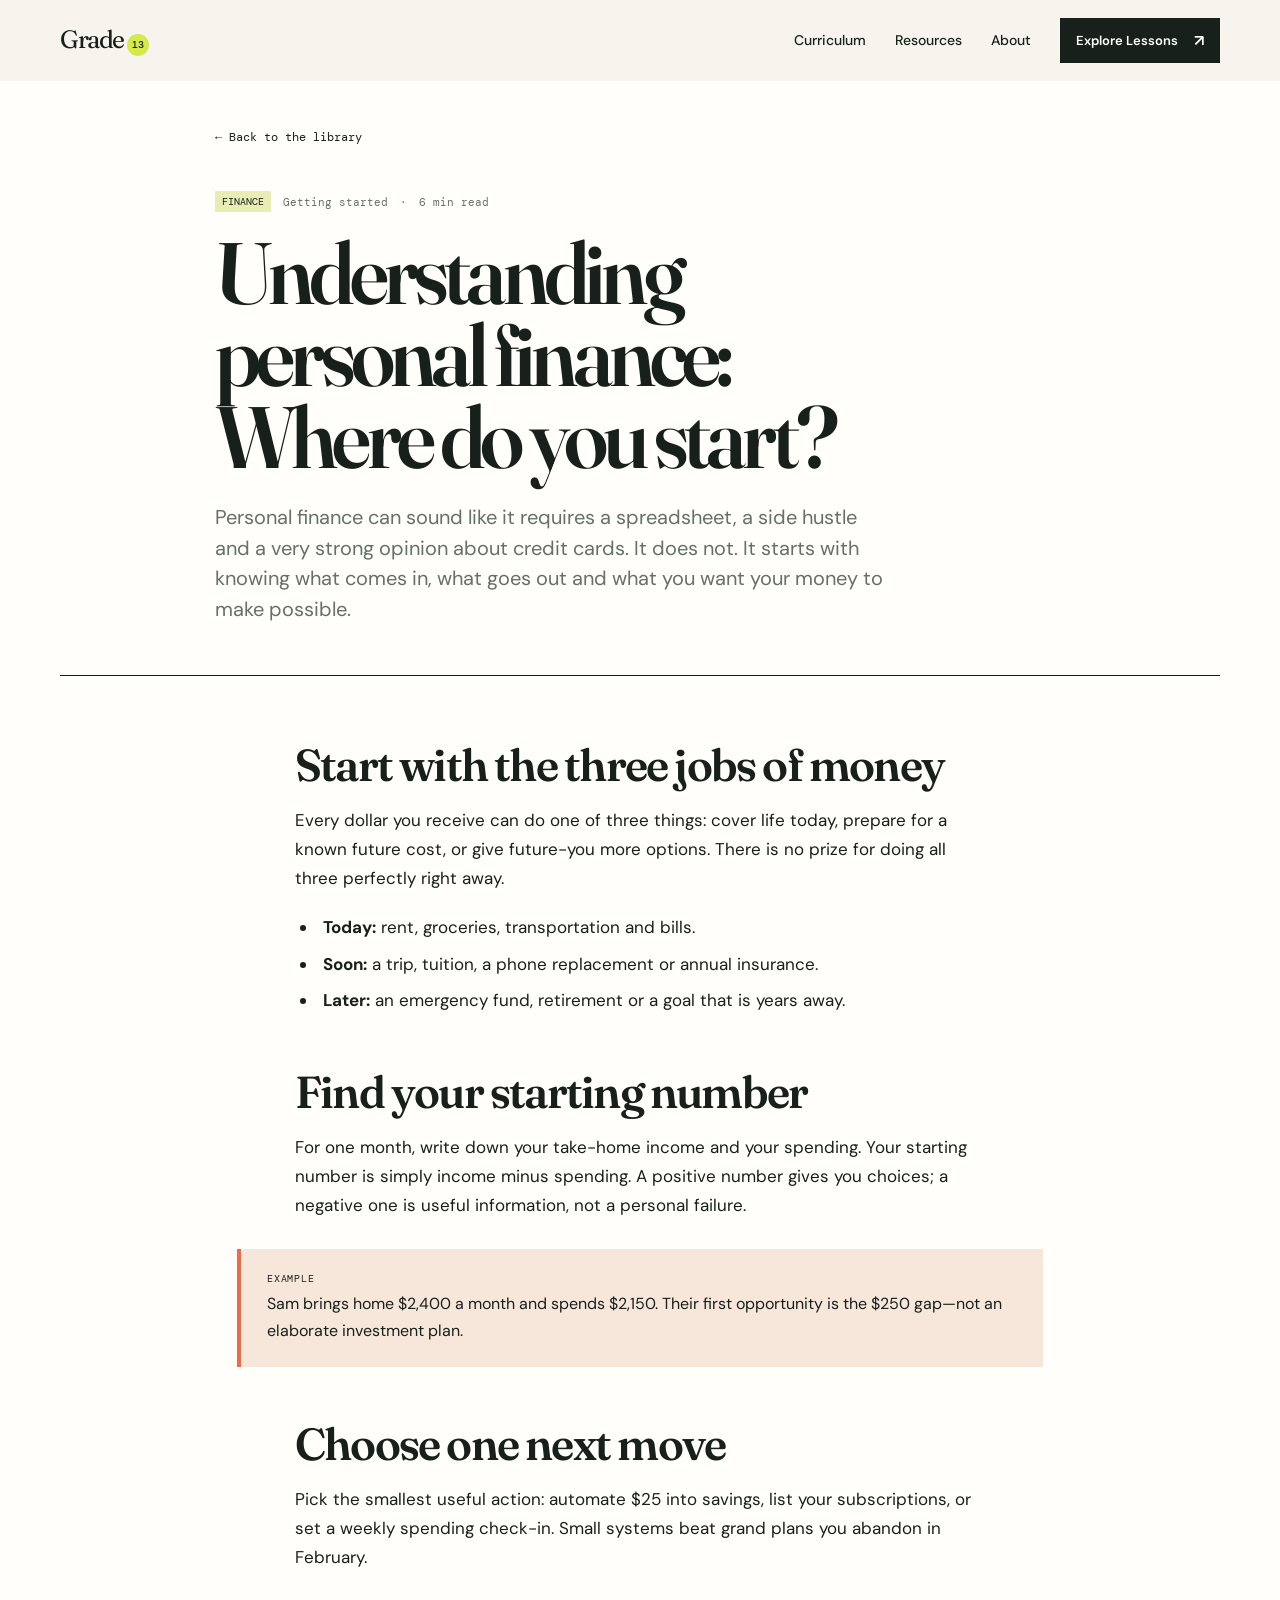
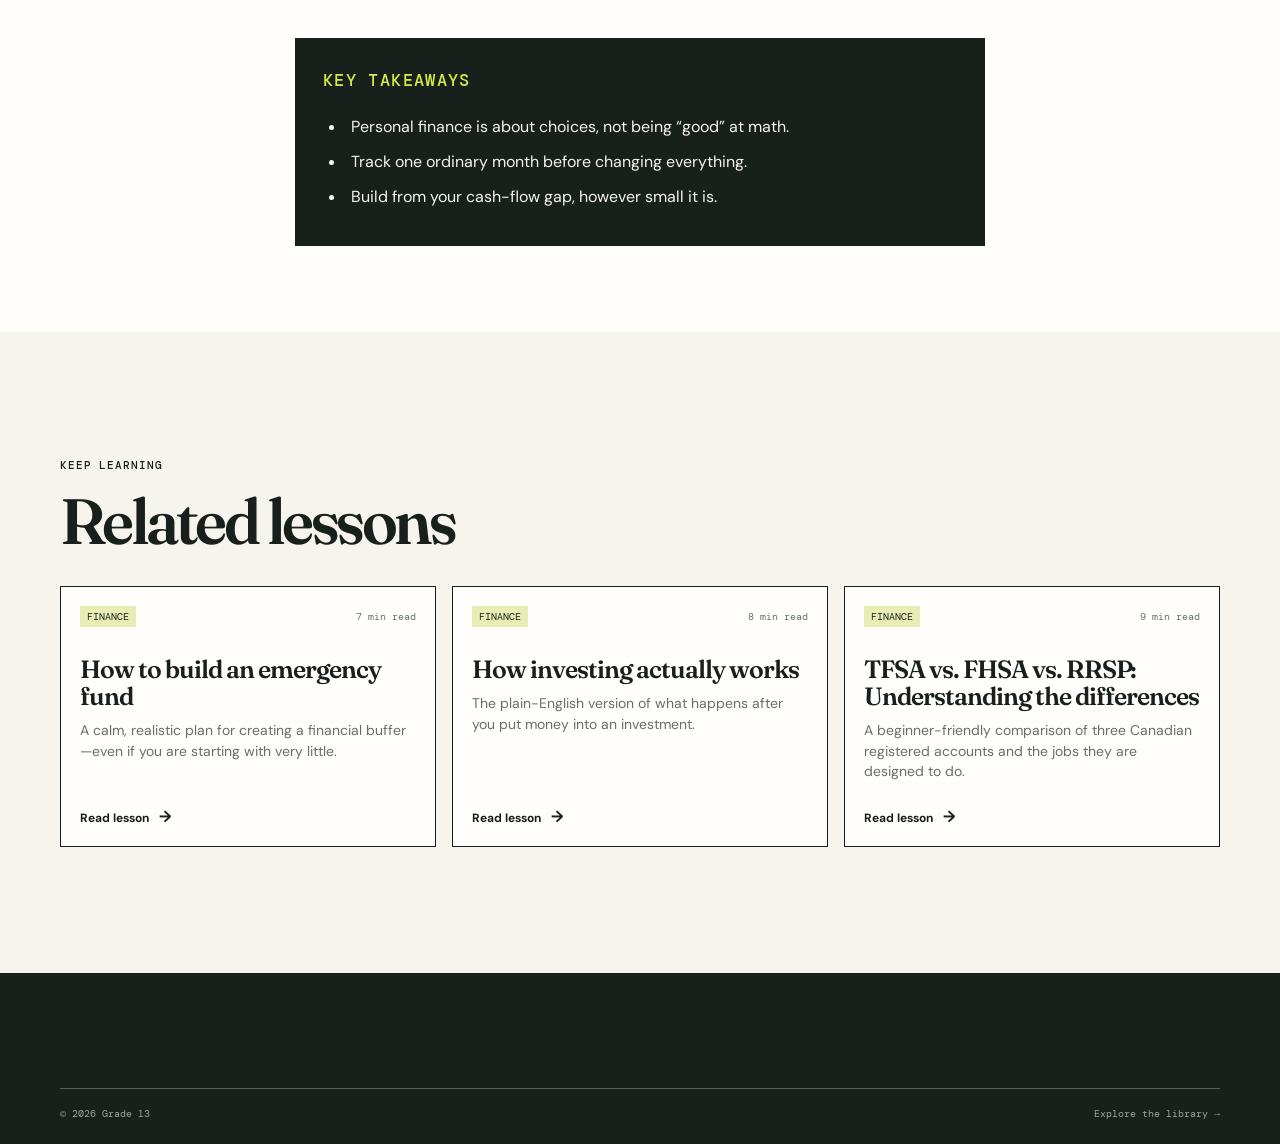
==== article.html @ 7161a277 "Add article.html for learning experience" ====
<!doctype html><html lang="en"><head><meta charset="UTF-8" /><meta name="viewport" content="width=device-width, initial-scale=1.0" /><meta name="description" content="A practical Grade 13 lesson." /><title>Lesson — Grade 13</title><link rel="preconnect" href="https://fonts.googleapis.com" /><link rel="preconnect" href="https://fonts.gstatic.com" crossorigin /><link href="https://fonts.googleapis.com/css2?family=DM+Mono:wght@400;500&family=DM+Sans:opsz,wght@9..40,400;9..40,500;9..40,600;9..40,700&family=Fraunces:opsz,wght@9..144,600;9..144,700&display=swap" rel="stylesheet" /><link rel="stylesheet" href="styles.css" /></head>
<body data-page="article"><div class="reading-progress" id="reading-progress"></div><a class="skip-link" href="#main-content">Skip to content</a><header class="site-header"><nav class="nav container" aria-label="Primary navigation"><a class="brand" href="index.html" aria-label="Grade 13 home"><span>Grade</span><b>13</b></a><button class="menu-button" type="button" aria-expanded="false" aria-controls="nav-links"><span class="sr-only">Toggle menu</span><i></i><i></i></button><div class="nav-links" id="nav-links"><a href="curriculum.html">Curriculum</a><a href="curriculum.html#library">Resources</a><a href="index.html#about">About</a><a class="button button-small" href="curriculum.html">Explore Lessons <span>↗</span></a></div></nav></header>
<main id="main-content"><article class="article"><header class="article-header container"><a class="back-link" href="curriculum.html">← Back to the library</a><div class="article-meta"><span class="chip finance" id="article-subject"></span><span id="article-topic"></span><span id="article-time"></span></div><h1 id="article-title"></h1><p id="article-intro" class="article-dek"></p></header><div class="article-rule container"></div><div class="article-body" id="article-content"></div></article><section class="related section"><div class="container"><p class="eyebrow">Keep learning</p><h2>Related lessons</h2><div class="lesson-grid compact" id="related-articles"></div></div></section></main><footer class="site-footer"><div class="container footer-bottom"><span>© 2026 Grade 13</span><a href="curriculum.html">Explore the library →</a></div></footer><script src="content.js"></script><script src="app.js"></script></body></html>
---- styles.css ----
:root { --ink:#18201c; --cream:#f6f4ed; --paper:#fffefa; --acid:#d6e94a; --orange:#ef6b47; --purple:#bda9eb; --line:#d7d6cd; --muted:#657069; --serif:'Fraunces', Georgia, serif; --sans:'DM Sans', Arial, sans-serif; --mono:'DM Mono', monospace; }
* { box-sizing:border-box; } html { scroll-behavior:smooth; } body { margin:0; color:var(--ink); background:var(--cream); font-family:var(--sans); } a { color:inherit; text-decoration:none; } .container { width:min(1160px, calc(100% - 48px)); margin:0 auto; } .skip-link { position:absolute; transform:translateY(-120%); background:var(--ink); color:white; padding:12px; z-index:20; } .skip-link:focus { transform:translateY(0); }
.site-header { background:var(--cream); position:sticky; top:0; z-index:10; border-bottom:1px solid transparent; } .nav { height:80px; display:flex; align-items:center; justify-content:space-between; } .brand { display:inline-flex; align-items:baseline; gap:3px; font-family:var(--serif); font-size:25px; letter-spacing:-1.4px; } .brand b { display:inline-grid; place-items:center; background:var(--acid); border-radius:50%; font:500 10px var(--mono); width:22px; height:22px; letter-spacing:0; } .nav-links { display:flex; align-items:center; gap:29px; font-size:14px; font-weight:500; } .nav-links > a:not(.button) { position:relative; } .nav-links > a:not(.button)::after { content:''; position:absolute; height:1px; background:currentColor; bottom:-4px; left:0; width:0; transition:width .2s; } .nav-links > a:hover::after { width:100%; } .button { display:inline-flex; align-items:center; justify-content:center; gap:16px; border:1px solid var(--ink); background:var(--ink); color:white; padding:14px 18px; font-size:13px; font-weight:600; transition:transform .2s, background .2s, color .2s; } .button:hover { transform:translateY(-2px); background:var(--acid); color:var(--ink); } .button span { font-size:16px; } .button-small { padding:11px 15px; } .menu-button { display:none; }
.hero { overflow:hidden; padding:78px 0 29px; background:var(--cream); } .hero-grid { min-height:500px; display:grid; grid-template-columns:1.02fr .98fr; align-items:center; gap:36px; } .eyebrow { margin:0 0 18px; text-transform:uppercase; font:500 11px var(--mono); letter-spacing:.08em; } .eyebrow span { display:inline-block; width:8px; height:8px; background:var(--orange); border-radius:50%; margin-right:8px; } h1,h2,h3,p { margin-top:0; } h1,h2 { font-family:var(--serif); font-weight:600; letter-spacing:-.055em; } h1 { max-width:630px; margin-bottom:23px; font-size:clamp(3.45rem, 6.3vw, 5.45rem); line-height:.98; } em { color:var(--orange); font-weight:600; } .hero-description { max-width:460px; font-size:17px; line-height:1.55; color:var(--muted); } .hero-actions { display:flex; align-items:center; gap:26px; margin-top:32px; } .text-link { font-size:13px; font-weight:600; border-bottom:1px solid var(--ink); padding-bottom:3px; } .text-link span { padding-left:7px; font-size:16px; }
.hero-art { height:446px; position:relative; display:flex; align-items:center; justify-content:center; } .sun { position:absolute; width:366px; height:366px; border-radius:50%; background:var(--acid); right:0; top:12px; } .dot-grid { position:absolute; right:35px; bottom:0; width:143px; height:104px; background-image:radial-gradient(var(--ink) 1.2px, transparent 1.3px); background-size:12px 12px; opacity:.75; } .notebook { position:relative; z-index:1; width:min(365px, 77%); min-height:314px; background:var(--paper); border:1px solid var(--ink); box-shadow:9px 10px 0 var(--orange); transform:rotate(-4deg); padding:18px 23px 0; } .notebook-top { display:flex; justify-content:space-between; border-bottom:1px solid var(--ink); padding-bottom:11px; font:10px var(--mono); } .notebook-page { padding:24px 0 18px; }.page-label { font:10px var(--mono); color:var(--orange); letter-spacing:.08em; }.page-title { font:600 24px/1.1 var(--serif); letter-spacing:-.04em; margin:0; }.scribble { display:inline-block; margin-top:17px; font:15px var(--serif); color:var(--orange); transform:rotate(-2deg); border-bottom:2px solid var(--orange); }.scribble span { font:18px var(--sans); }.notebook-tabs { display:flex; gap:15px; font:9px var(--mono); text-transform:uppercase; border-top:1px solid var(--ink); padding:10px 0; }.hero-note { position:absolute; left:8px; bottom:36px; z-index:2; font:14px/1.1 var(--serif); transform:rotate(-10deg); }.hero-rule { display:flex; gap:14px; align-items:center; font:10px var(--mono); color:var(--muted); }.hero-rule div { flex:1; height:1px; background:var(--line); }
.section { padding:126px 0; }.intro { background:var(--paper); }.intro-grid { display:grid; grid-template-columns:27% 1fr; }.section-number { margin:7px 0 0; font:11px var(--mono); color:var(--muted); }.section-number span { color:var(--orange); }.intro h2 { max-width:665px; font-size:clamp(2.65rem, 5vw, 4.4rem); line-height:1.04; margin-bottom:33px; }.intro-text { display:grid; grid-template-columns:1fr 1fr; gap:44px; max-width:650px; }.intro-text p { font-size:16px; line-height:1.6; color:var(--muted); }.intro-text strong { color:var(--ink); }
.curriculum { background:var(--cream); }.section-heading { display:flex; justify-content:space-between; align-items:end; gap:45px; margin-bottom:49px; }.section-heading h2 { font-size:clamp(2.7rem, 5vw, 4.4rem); line-height:.99; margin:0; }.section-heading > p { max-width:260px; margin:0 10px 6px 0; color:var(--muted); font-size:15px; line-height:1.5; }.subject-grid { display:grid; grid-template-columns:repeat(3, 1fr); border-top:1px solid var(--ink); border-left:1px solid var(--ink); }.subject-card { min-height:260px; display:flex; flex-direction:column; position:relative; padding:19px 20px 23px; border-right:1px solid var(--ink); border-bottom:1px solid var(--ink); overflow:hidden; transition:transform .22s, box-shadow .22s; }.subject-card:hover { transform:translate(-5px,-5px); box-shadow:6px 6px 0 var(--ink); z-index:1; }.subject-index { font:10px var(--mono); }.subject-icon { display:grid; place-items:center; width:52px; height:52px; margin:18px 0 auto; border-radius:50%; font:500 25px var(--serif); }.subject-card h3 { font:600 26px var(--serif); letter-spacing:-.04em; margin:0 0 6px; }.subject-card p { max-width:265px; font-size:13px; line-height:1.45; color:var(--muted); margin:0; }.arrow { position:absolute; right:19px; bottom:20px; font-size:19px; }.finance { background:#e8edb3; }.finance .subject-icon { background:#718046; }.career { background:#efdccb; }.career .subject-icon { background:var(--orange); }.health { background:#d9e7db; }.health .subject-icon { background:#4d8b70; color:white; }.relationships { background:#e8ddf4; }.relationships .subject-icon { background:#aa89c9; }.skills { background:#d9e6e3; }.skills .subject-icon { background:#44817e; color:white; }.mindset { background:#f8e5a8; }.mindset .subject-icon { background:#e4ad31; }
.formats { background:var(--ink); color:var(--cream); }.formats-wrap { display:grid; grid-template-columns:37% 1fr; gap:8%; }.formats-heading h2 { font-size:clamp(2.7rem, 4.7vw, 4.15rem); line-height:1; margin:54px 0 0; }.formats .eyebrow { margin-top:64px; }.format-list article { display:grid; grid-template-columns:38px 1fr 20px; gap:23px; border-top:1px solid #58605a; padding:26px 0 28px; }.format-list article:last-child { border-bottom:1px solid #58605a; }.format-list span { font:10px var(--mono); color:var(--acid); }.format-list h3 { font:600 28px var(--serif); letter-spacing:-.04em; margin:0 0 7px; }.format-list p { max-width:375px; font-size:15px; line-height:1.5; color:#bdc5bd; margin:0; }.format-list b { font-size:19px; color:var(--acid); font-weight:400; }
.principles { background:var(--paper); }.principle-grid { border-top:1px solid var(--ink); display:grid; grid-template-columns:repeat(5, 1fr); }.principle-grid p { min-height:167px; padding:21px 18px; border-right:1px solid var(--ink); margin:0; font:500 16px/1.3 var(--serif); letter-spacing:-.025em; }.principle-grid p:first-child { border-left:1px solid var(--ink); }.principle-grid span { display:block; font:10px var(--mono); color:var(--orange); margin-bottom:40px; letter-spacing:0; }.closing { text-align:center; background:var(--orange); padding:112px 0; }.closing h2 { font-size:clamp(3.3rem, 6vw, 5.4rem); line-height:.97; margin:0 0 32px; }.closing em { color:var(--ink); }.button-light { background:var(--cream); color:var(--ink); }.button-light:hover { background:var(--ink); color:white; }
.site-footer { background:var(--ink); color:var(--cream); padding:62px 0 24px; }.footer-grid { display:flex; justify-content:space-between; gap:50px; }.brand-footer b { background:var(--orange); }.footer-grid > div:first-child > p { color:#bdc5bd; max-width:260px; font-size:14px; line-height:1.5; margin:18px 0 0; }.footer-links { display:flex; gap:78px; }.footer-links div { display:flex; flex-direction:column; gap:10px; }.footer-links p { color:var(--acid); font:10px var(--mono); text-transform:uppercase; margin:0 0 4px; }.footer-links a { font-size:13px; color:#d7ddd6; }.footer-links a:hover { color:var(--acid); }.footer-bottom { display:flex; justify-content:space-between; border-top:1px solid #58605a; margin-top:53px; padding-top:18px; color:#9ca69e; font:10px var(--mono); }
@media (max-width:760px) { .container { width:min(100% - 36px, 600px); }.nav { height:69px; }.menu-button { display:flex; flex-direction:column; justify-content:center; gap:5px; background:none; border:0; padding:10px 0 10px 15px; }.menu-button i { width:23px; height:1px; background:var(--ink); transition:transform .2s; }.menu-button[aria-expanded='true'] i:first-of-type { transform:translateY(3px) rotate(45deg); }.menu-button[aria-expanded='true'] i:last-of-type { transform:translateY(-3px) rotate(-45deg); }.nav-links { visibility:hidden; opacity:0; transform:translateY(-8px); position:absolute; top:69px; left:0; right:0; flex-direction:column; align-items:stretch; gap:0; padding:12px 18px 20px; background:var(--cream); border-bottom:1px solid var(--ink); transition:.2s; }.nav-links.is-open { visibility:visible; opacity:1; transform:translateY(0); }.nav-links > a:not(.button) { padding:12px 0; }.nav-links > a:not(.button)::after { display:none; }.nav-links .button { margin-top:8px; }.hero { padding:48px 0 24px; }.hero-grid { display:flex; flex-direction:column; align-items:stretch; gap:21px; min-height:0; }.hero h1 { font-size:clamp(3.3rem, 15vw, 4.7rem); }.hero-description { font-size:16px; }.hero-actions { flex-wrap:wrap; gap:20px; margin-top:27px; }.hero-art { height:365px; }.sun { width:292px; height:292px; top:18px; }.notebook { min-height:275px; width:83%; padding:14px 18px 0; }.page-title { font-size:21px; }.hero-note { left:0; bottom:25px; }.hero-rule { margin-top:14px; }.section { padding:78px 0; }.intro-grid,.formats-wrap { grid-template-columns:1fr; gap:30px; }.intro h2 { font-size:clamp(2.5rem, 11vw, 4rem); }.intro-text { grid-template-columns:1fr; gap:0; }.intro-text p { margin-bottom:13px; }.section-heading { display:block; margin-bottom:34px; }.section-heading > p { margin:22px 0 0; }.subject-grid { grid-template-columns:1fr 1fr; }.subject-card { min-height:236px; padding:16px; }.subject-card h3 { font-size:22px; }.subject-card p { font-size:12px; }.formats .eyebrow { margin-top:0; }.formats-heading h2 { margin-top:31px; }.format-list article { grid-template-columns:26px 1fr 15px; gap:10px; padding:21px 0; }.format-list h3 { font-size:24px; }.format-list p { font-size:14px; }.principle-grid { grid-template-columns:1fr 1fr; }.principle-grid p { min-height:145px; font-size:15px; }.principle-grid p:nth-child(odd) { border-left:1px solid var(--ink); }.principle-grid p:first-child { border-left:1px solid var(--ink); }.principle-grid p:last-child { grid-column:span 2; }.closing { padding:83px 0; }.footer-grid { flex-direction:column; gap:43px; }.footer-links { justify-content:space-between; gap:20px; }.footer-bottom { margin-top:45px; }.footer-bottom span:last-child { display:none; } }
@media (max-width:370px) { .subject-grid { grid-template-columns:1fr; }.subject-card { min-height:210px; }.principle-grid { grid-template-columns:1fr; }.principle-grid p,.principle-grid p:last-child { grid-column:auto; border-left:1px solid var(--ink); min-height:110px; }.principle-grid span { margin-bottom:19px; } }

/* Learning library */
.library-hero { padding:80px 0 76px; background:var(--cream); }.library-hero h1 { margin:0 0 23px; font-size:clamp(3.7rem, 7.4vw, 6.6rem); line-height:.9; }.library-hero > .container > p:last-child { max-width:475px; color:var(--muted); font-size:17px; line-height:1.55; }.subject-strip { padding:35px 0 42px; background:var(--paper); border-top:1px solid var(--line); border-bottom:1px solid var(--line); }.subject-pills { display:flex; gap:10px; flex-wrap:wrap; }.pill { padding:10px 13px; border:1px solid var(--ink); border-radius:999px; font-size:13px; font-weight:600; transition:transform .2s, box-shadow .2s; }.pill:hover { transform:translateY(-2px); box-shadow:3px 3px 0 var(--ink); }.pill.finance { background:#e8edb3; }.pill.career { background:#efdccb; }.pill.health { background:#d9e7db; }.pill.relationships { background:#e8ddf4; }.pill.skills { background:#d9e6e3; }.pill.mindset { background:#f8e5a8; }.library { background:var(--cream); }.library-tools { display:flex; justify-content:space-between; align-items:end; gap:60px; }.library-tools h2,.related h2 { margin:0; font-size:clamp(2.7rem, 5vw, 4.4rem); line-height:.98; }.search-controls { width:min(420px, 100%); display:grid; grid-template-columns:1fr 140px; gap:7px 10px; }.search-controls label { font:10px var(--mono); text-transform:uppercase; letter-spacing:.07em; color:var(--muted); }.search-controls input,.search-controls select { width:100%; appearance:none; border:1px solid var(--ink); border-radius:0; padding:12px; background:var(--paper); color:var(--ink); font:14px var(--sans); }.search-controls input { grid-column:1; }.search-controls select { grid-column:2; }.search-controls input:focus,.search-controls select:focus { outline:2px solid var(--orange); outline-offset:2px; }.library-meta { display:flex; justify-content:space-between; margin:38px 0 13px; border-bottom:1px solid var(--ink); padding-bottom:12px; color:var(--muted); font:10px var(--mono); text-transform:uppercase; letter-spacing:.04em; }.lesson-grid { display:grid; grid-template-columns:repeat(3, 1fr); gap:16px; }.lesson-card { min-height:260px; display:flex; flex-direction:column; padding:19px; border:1px solid var(--ink); background:var(--paper); transition:transform .2s, box-shadow .2s; }.lesson-card:hover { transform:translate(-4px,-4px); box-shadow:5px 5px 0 var(--orange); }.lesson-card-top { display:flex; justify-content:space-between; align-items:center; gap:9px; font:10px var(--mono); color:var(--muted); }.chip { display:inline-block; padding:4px 7px; font:10px var(--mono); text-transform:uppercase; color:var(--ink); }.chip.finance { background:#e8edb3; }.chip.career { background:#efdccb; }.chip.health { background:#d9e7db; }.chip.relationships { background:#e8ddf4; }.chip.skills { background:#d9e6e3; }.chip.mindset { background:#f8e5a8; }.lesson-card h3 { margin:29px 0 10px; font:600 25px/1.07 var(--serif); letter-spacing:-.04em; }.lesson-card p { color:var(--muted); font-size:14px; line-height:1.48; margin:0; }.card-link { margin-top:auto; padding-top:24px; font-size:12px; font-weight:700; }.card-link b { padding-left:7px; font-size:16px; }.empty-state { grid-column:1/-1; padding:48px 0; color:var(--muted); }
.reading-progress { position:fixed; z-index:20; top:0; left:0; width:100%; height:4px; background:var(--orange); transform:scaleX(0); transform-origin:left; }.article { padding:44px 0 0; background:var(--paper); }.article-header { max-width:850px; }.back-link { display:inline-block; margin-bottom:46px; font:12px var(--mono); }.back-link:hover { color:var(--orange); }.article-meta { display:flex; gap:12px; align-items:center; margin-bottom:20px; font:11px var(--mono); color:var(--muted); }.article-meta span:not(.chip) + span:not(.chip)::before { content:'·'; margin-right:12px; }.article-header h1 { font-size:clamp(3.2rem, 6.8vw, 6rem); line-height:.94; margin:0 0 25px; }.article-dek { max-width:670px; color:var(--muted); font-size:20px; line-height:1.52; margin-bottom:51px; }.article-rule { border-top:1px solid var(--ink); }.article-body { width:min(690px, calc(100% - 48px)); margin:0 auto; padding:65px 0 86px; }.article-body section { margin-bottom:53px; }.article-body h2 { font:600 clamp(2rem, 4vw, 2.8rem)/1.05 var(--serif); letter-spacing:-.04em; margin:0 0 18px; }.article-body p,.article-body li { font-size:17px; line-height:1.7; }.article-body ul,.article-body ol { padding-left:23px; margin:20px 0; }.article-body li { padding-left:5px; margin:8px 0; }.article-body strong { color:var(--ink); }.article-example { margin:29px -58px; padding:23px 26px; border-left:4px solid var(--orange); background:#f7e7db; }.article-example b { display:block; margin-bottom:5px; font:10px var(--mono); letter-spacing:.08em; text-transform:uppercase; }.article-example p { margin:0; font-size:16px; }.takeaways { margin-top:66px; padding:28px 28px 17px; background:var(--ink); color:var(--cream); }.takeaways .eyebrow { color:var(--acid); }.takeaways li { margin:0 0 12px; font-size:16px; line-height:1.45; }.related { background:var(--cream); }.related h2 { margin:0 0 34px; }.compact .lesson-card { min-height:220px; }
.featured-section { padding:76px 0; background:var(--paper); }.featured-section h2 { margin:0 0 31px; font:600 clamp(2.5rem, 4.5vw, 4rem)/1 var(--serif); letter-spacing:-.05em; }.subject-context { background:#e8edb3; }.subject-context-inner { display:flex; gap:25px; align-items:center; padding:44px 0; }.subject-context-icon { display:grid; flex:0 0 76px; place-items:center; width:76px; height:76px; border-radius:50%; background:var(--ink); color:var(--cream); font:32px var(--serif); }.subject-context h2 { max-width:700px; margin:0 0 12px; font:600 clamp(2rem, 4vw, 3.2rem)/1.05 var(--serif); letter-spacing:-.04em; }.topic-list { margin:0; font:12px var(--mono); color:#536149; }
@media (max-width:760px) { .library-hero { padding:56px 0 58px; }.library-hero h1 { font-size:clamp(3.5rem, 16vw, 5.2rem); }.library-tools { display:block; }.search-controls { margin-top:30px; grid-template-columns:1fr; }.search-controls input,.search-controls select { grid-column:1; }.search-controls label:nth-of-type(2) { margin-top:9px; }.library-meta { gap:15px; }.library-meta span:last-child { display:none; }.lesson-grid { grid-template-columns:1fr; }.lesson-card { min-height:220px; }.article { padding-top:29px; }.back-link { margin-bottom:33px; }.article-meta { flex-wrap:wrap; }.article-header h1 { font-size:clamp(3rem, 13vw, 4.6rem); }.article-dek { font-size:18px; margin-bottom:36px; }.article-body { width:min(100% - 36px, 690px); padding:49px 0 64px; }.article-body p,.article-body li { font-size:16px; }.article-example { margin:25px 0; }.takeaways { padding:23px 20px 13px; }.subject-pills { gap:8px; }.pill { font-size:12px; } }
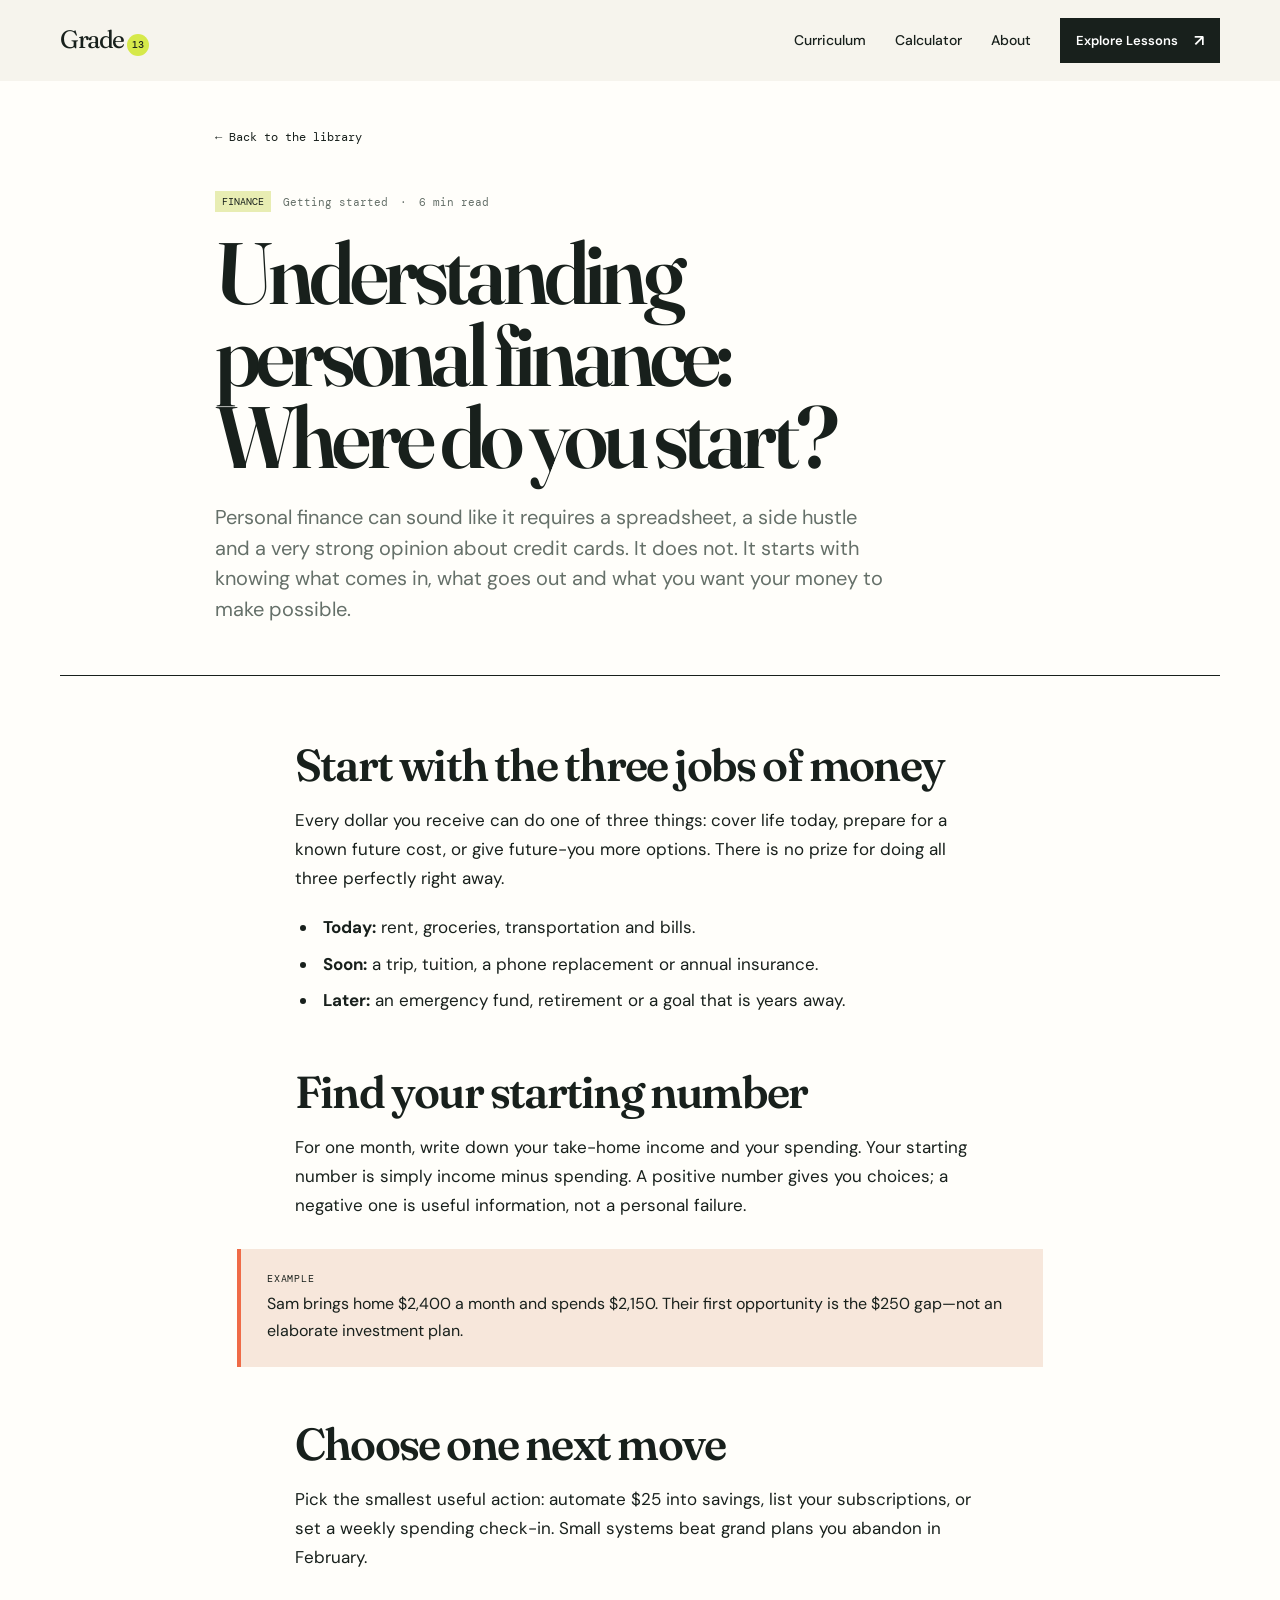
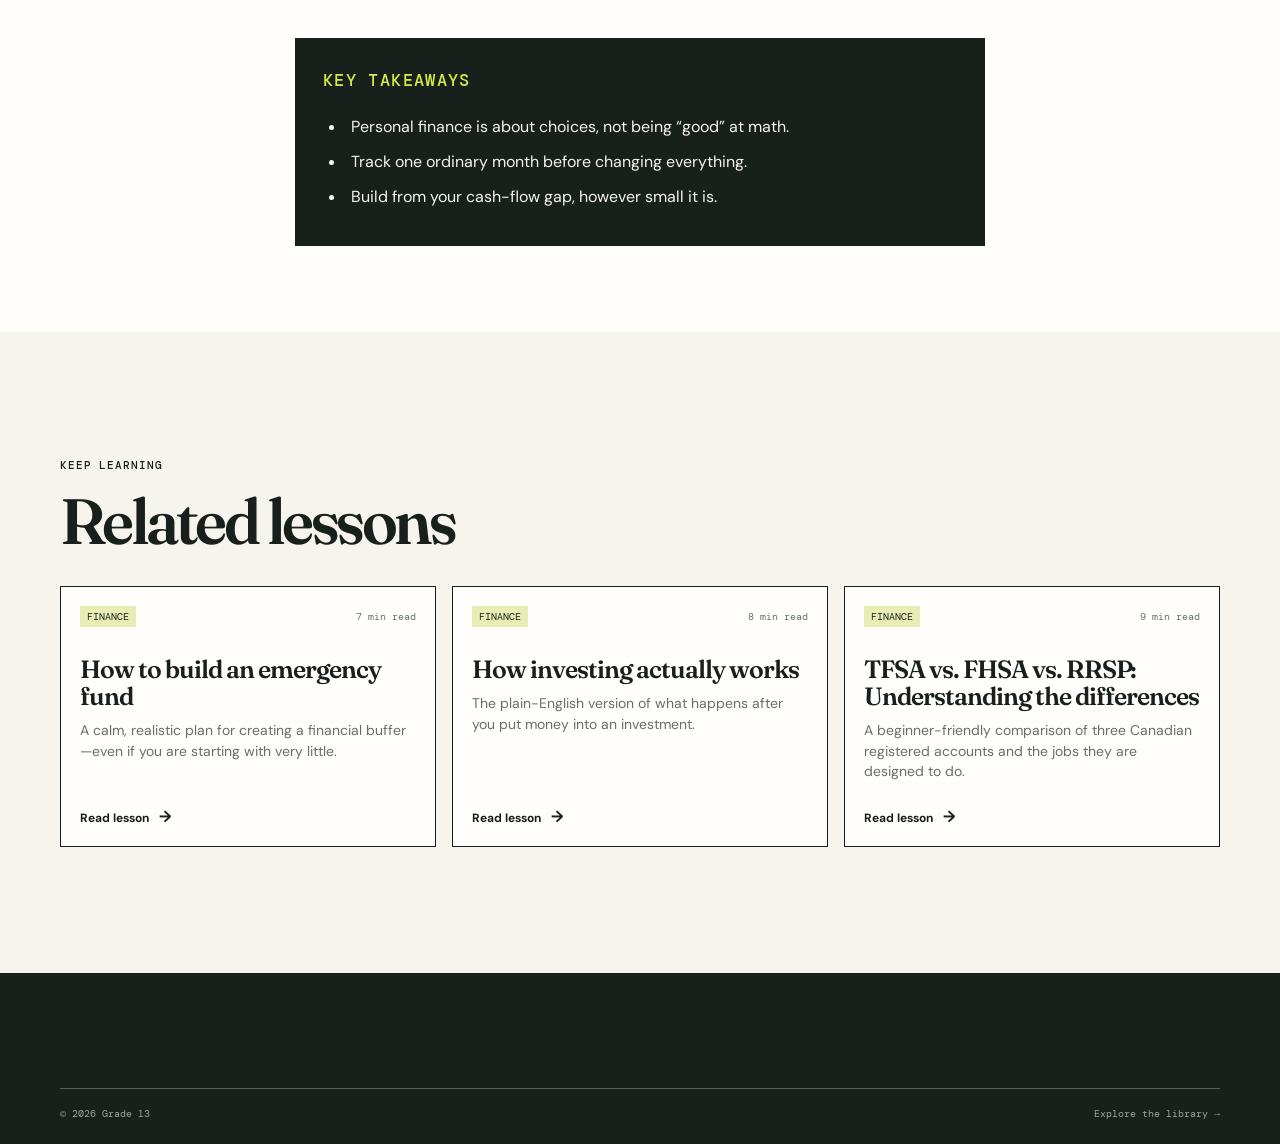
==== commit f0817de2: "Link compound interest calculator" ====
--- a/article.html
+++ b/article.html
@@ -1,4 +1,4 @@
 <!doctype html><html lang="en"><head><meta charset="UTF-8" /><meta name="viewport" content="width=device-width, initial-scale=1.0" /><meta name="description" content="A practical Grade 13 lesson." /><title>Lesson — Grade 13</title><link rel="preconnect" href="https://fonts.googleapis.com" /><link rel="preconnect" href="https://fonts.gstatic.com" crossorigin /><link href="https://fonts.googleapis.com/css2?family=DM+Mono:wght@400;500&family=DM+Sans:opsz,wght@9..40,400;9..40,500;9..40,600;9..40,700&family=Fraunces:opsz,wght@9..144,600;9..144,700&display=swap" rel="stylesheet" /><link rel="stylesheet" href="styles.css" /></head>
-<body data-page="article"><div class="reading-progress" id="reading-progress"></div><a class="skip-link" href="#main-content">Skip to content</a><header class="site-header"><nav class="nav container" aria-label="Primary navigation"><a class="brand" href="index.html" aria-label="Grade 13 home"><span>Grade</span><b>13</b></a><button class="menu-button" type="button" aria-expanded="false" aria-controls="nav-links"><span class="sr-only">Toggle menu</span><i></i><i></i></button><div class="nav-links" id="nav-links"><a href="curriculum.html">Curriculum</a><a href="curriculum.html#library">Resources</a><a href="index.html#about">About</a><a class="button button-small" href="curriculum.html">Explore Lessons <span>↗</span></a></div></nav></header>
+<body data-page="article"><div class="reading-progress" id="reading-progress"></div><a class="skip-link" href="#main-content">Skip to content</a><header class="site-header"><nav class="nav container" aria-label="Primary navigation"><a class="brand" href="index.html" aria-label="Grade 13 home"><span>Grade</span><b>13</b></a><button class="menu-button" type="button" aria-expanded="false" aria-controls="nav-links"><span class="sr-only">Toggle menu</span><i></i><i></i></button><div class="nav-links" id="nav-links"><a href="curriculum.html">Curriculum</a><a href="calculator.html">Calculator</a><a href="index.html#about">About</a><a class="button button-small" href="curriculum.html">Explore Lessons <span>↗</span></a></div></nav></header>
 <main id="main-content"><article class="article"><header class="article-header container"><a class="back-link" href="curriculum.html">← Back to the library</a><div class="article-meta"><span class="chip finance" id="article-subject"></span><span id="article-topic"></span><span id="article-time"></span></div><h1 id="article-title"></h1><p id="article-intro" class="article-dek"></p></header><div class="article-rule container"></div><div class="article-body" id="article-content"></div></article><section class="related section"><div class="container"><p class="eyebrow">Keep learning</p><h2>Related lessons</h2><div class="lesson-grid compact" id="related-articles"></div></div></section></main><footer class="site-footer"><div class="container footer-bottom"><span>© 2026 Grade 13</span><a href="curriculum.html">Explore the library →</a></div></footer><script src="content.js"></script><script src="app.js"></script></body></html>
 
